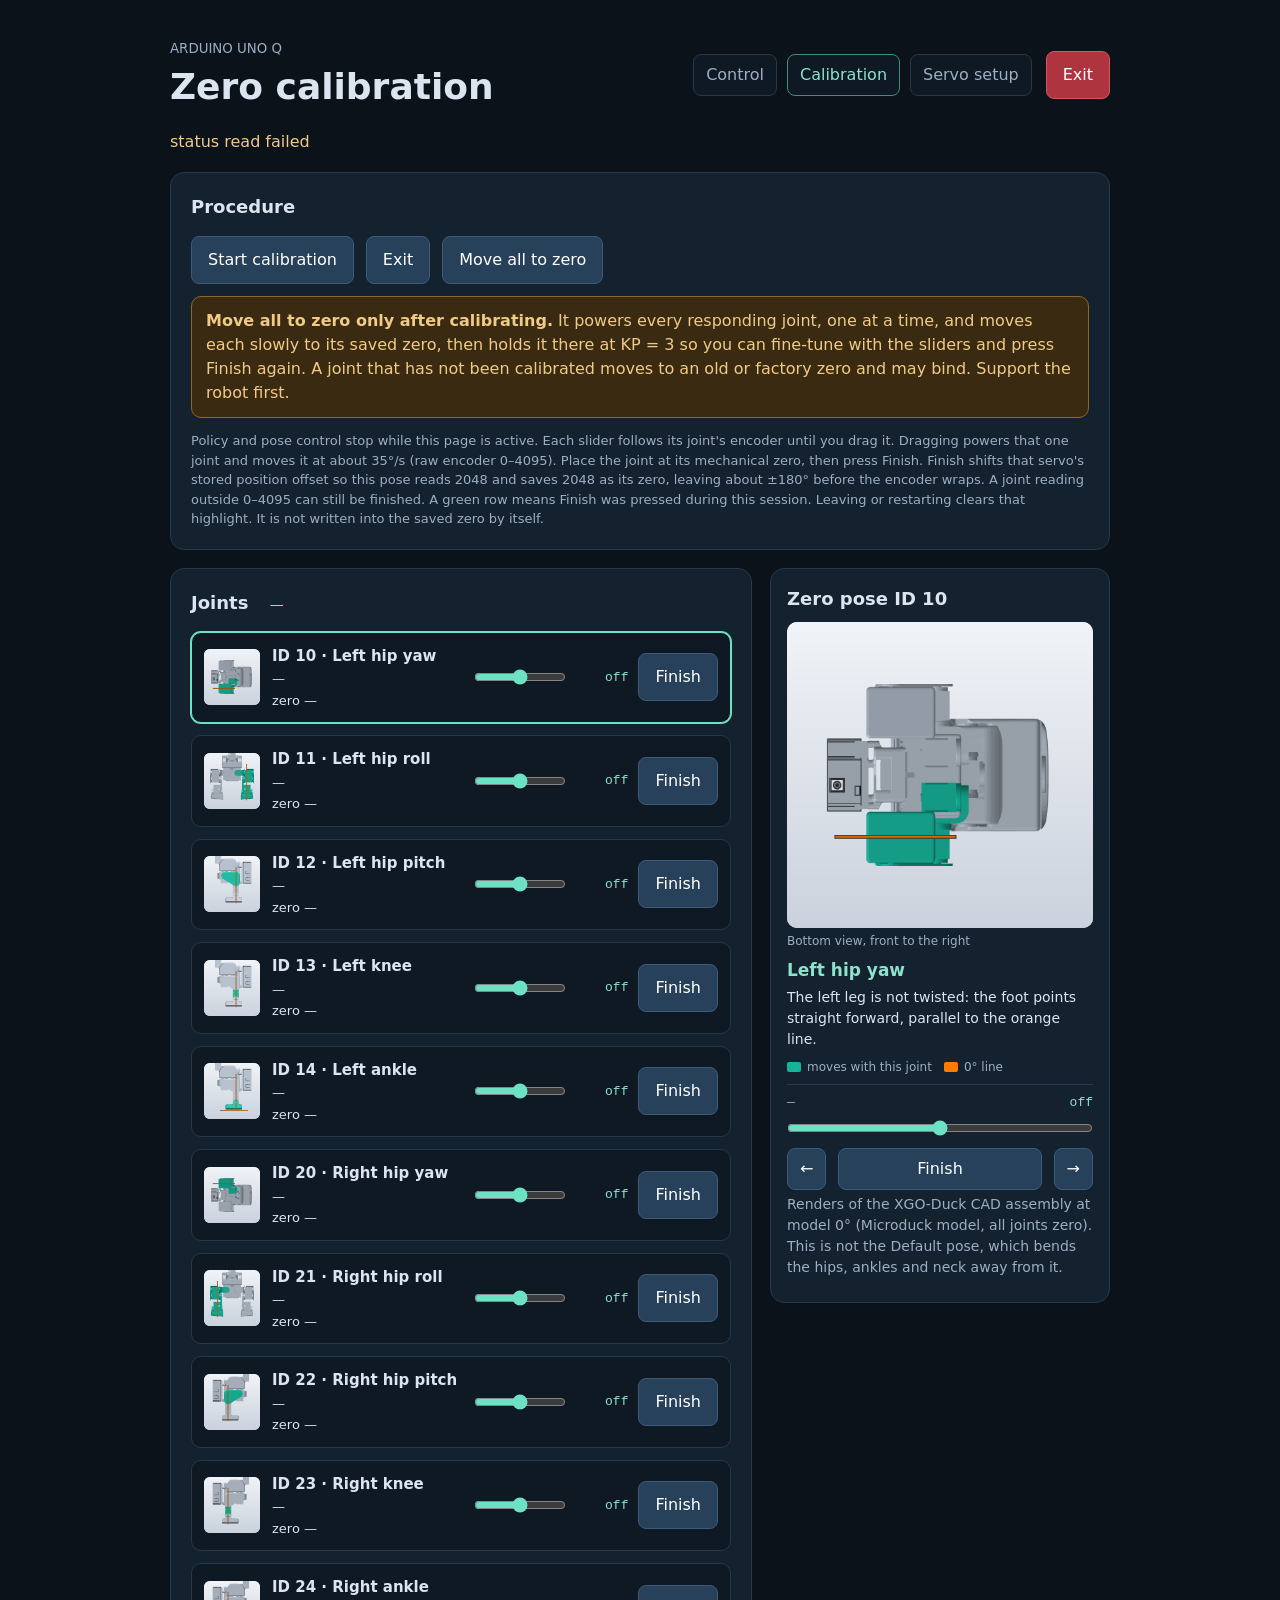
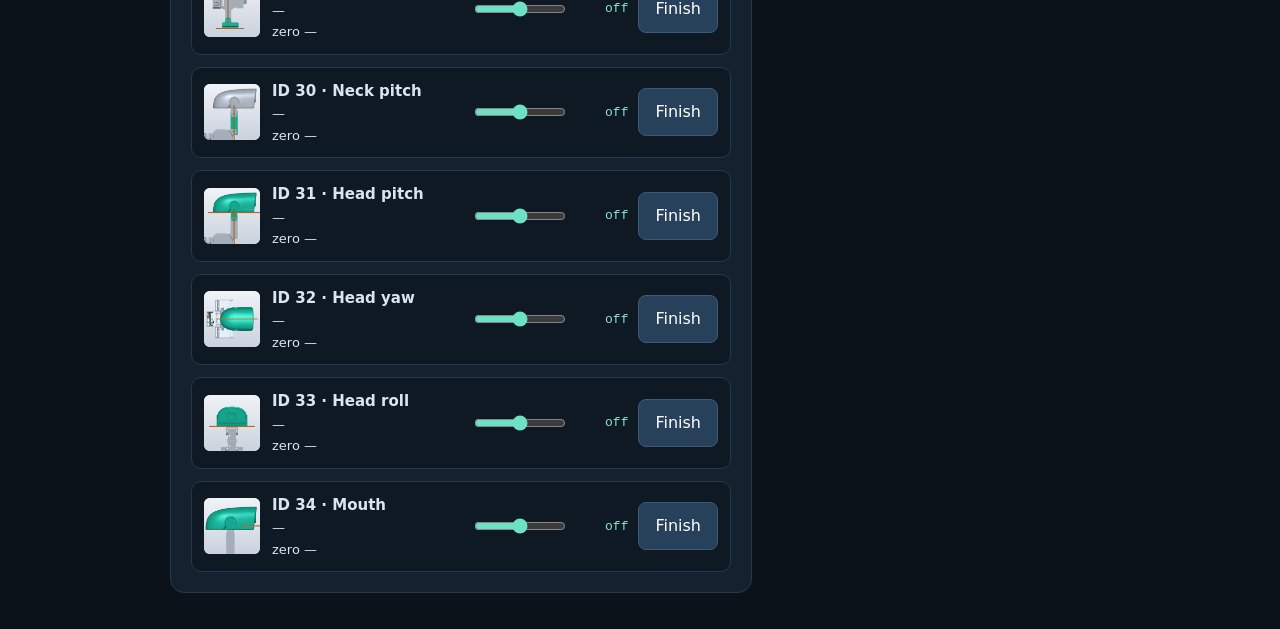
==== assets/calibrate.html @ d7743b45 "Make zero calibration safe and repeatable Calibration no longer powers every servo at once: torque s" ====
<!doctype html>
<html lang="en"><meta charset="utf-8"><meta name="viewport" content="width=device-width, initial-scale=1">
<title>Calibration · XGO Duck</title><link rel="stylesheet" href="style.css">
<main>
<header>
  <div><small>ARDUINO UNO Q</small><h1>Zero calibration</h1></div>
  <div class="header-actions">
    <nav class="nav"><a href="/">Control</a><a href="/calibrate.html" aria-current="page">Calibration</a><a href="/servo.html">Servo setup</a></nav>
    <button class="stop" id="exit">Exit</button>
  </div>
</header>
<p id="message">After the robot is wired, start calibration. Torque stays off until you move a joint's slider; that joint then powers up at KP = 3, KD = 0 and moves slowly to the slider.</p>
<section>
  <h2>Procedure</h2>
  <div class="buttons">
    <button id="start">Start calibration</button>
    <button id="exit2">Exit</button>
    <button id="all-zero">Move all to zero</button>
  </div>
  <p class="warn"><strong>Move all to zero only after calibrating.</strong> It powers every responding joint, one at a time, and moves each slowly to its saved zero, then holds it there at KP = 3 so you can fine-tune with the sliders and press Finish again. A joint that has not been calibrated moves to an old or factory zero and may bind. Support the robot first.</p>
  <p class="hint">Policy and pose control stop while this page is active. Each slider follows its joint's encoder until you drag it. Dragging powers that one joint and moves it at about 35°/s (raw encoder 0–4095). Place the joint at its mechanical zero, then press Finish. Finish shifts that servo's stored position offset so this pose reads 2048 and saves 2048 as its zero, leaving about ±180° before the encoder wraps. A joint reading outside 0–4095 can still be finished. A green row means Finish was pressed during this session. Leaving or restarting clears that highlight. It is not written into the saved zero by itself.</p>
</section>
<div class="cal-layout">
<section>
  <h2>Joints <span id="mode">—</span></h2>
  <div id="joints" class="cal-list"></div>
</section>
<section class="cal-guide" aria-live="polite">
  <h2>Zero pose <span id="guide-id">—</span></h2>
  <figure class="cal-guide-fig"><img id="guide-img" alt=""><figcaption id="guide-view"></figcaption></figure>
  <h3 id="guide-name">—</h3>
  <p id="guide-text"></p>
  <p class="cal-legend"><span class="sw sw-teal"></span>moves with this joint <span class="sw sw-ref"></span>0° line</p>
  <div class="cal-guide-ctl">
    <div class="cal-guide-read"><span id="guide-raw">encoder —</span><span id="guide-val">off</span></div>
    <input id="guide-sl" type="range" min="0" max="4095" value="2047" aria-label="Selected joint target">
    <div class="buttons"><button id="guide-prev">←</button><button id="guide-finish">Finish</button><button id="guide-next">→</button></div>
  </div>
  <p class="hint">Renders of the XGO-Duck CAD assembly at model 0° (Microduck model, all joints zero). This is not the Default pose, which bends the hips, ankles and neck away from it.</p>
</section>
</div>
</main>
<script src="calguide.js"></script>
<script src="calibrate.js"></script>
</html>
---- assets/style.css ----
:root{font:16px/1.5 system-ui,sans-serif;color:#dce5ef;background:#0b121a}*{box-sizing:border-box}main{max-width:980px;margin:auto;padding:28px 20px}header{display:flex;align-items:center;justify-content:space-between;gap:16px;flex-wrap:wrap}small,.hint{color:#9cafc3}h1{margin:0;font-size:36px}h2{font-size:18px;margin:0 0 16px}section,details{background:#14212e;border:1px solid #26384b;border-radius:14px;padding:20px;margin-top:18px}button{font:inherit;cursor:pointer;background:#28415a;color:#fff;border:1px solid #3c5b78;padding:11px 16px;border-radius:8px}button:hover{background:#355978}button:disabled{opacity:.4;cursor:not-allowed}.stop{background:#ae3440;border-color:#d55560}.buttons{display:flex;gap:12px;flex-wrap:wrap}.metrics{display:grid;grid-template-columns:repeat(4,1fr);gap:18px}.metrics strong{display:block;font-size:25px;color:#8ce2cc}.controls{display:grid;grid-template-columns:repeat(3,1fr);gap:22px}input[type=range]{display:block;width:100%;margin:14px 0;accent-color:#6de1c4}label{display:block}.hint{font-size:13px;margin-bottom:0}#mode{color:#8ce2cc;font-weight:normal;font-size:14px;margin-left:15px}.table{max-height:340px;overflow:auto}table{width:100%;border-collapse:collapse;text-align:right}td,th{padding:7px 12px;border-bottom:1px solid #273748}th{color:#9cafc3}pre{overflow:auto;white-space:pre-wrap;font-size:12px}#message{color:#f1ca86;min-height:24px}@media(max-width:620px){.metrics{grid-template-columns:repeat(2,1fr)}.controls{grid-template-columns:1fr}main{padding:16px 10px}h1{font-size:29px}}
.joysticks{display:flex;justify-content:space-around;gap:16px;margin:8px 0 16px}.joystick-side{text-align:center;min-width:0}.joystick-side label{margin-bottom:12px}.joy{width:min(34vw,200px);aspect-ratio:1;border-radius:50%;background:linear-gradient(#34506a55,#34506a55) center/1px 100% no-repeat,linear-gradient(#34506a55,#34506a55) center/100% 1px no-repeat,#0e1924;border:2px solid #3c5b78;position:relative;touch-action:none;user-select:none;cursor:grab}.joy:active{cursor:grabbing}.knob{position:absolute;width:34%;height:34%;left:33%;top:33%;border-radius:50%;background:#6de1c4;box-shadow:0 3px 12px #0005;pointer-events:none}.joy-value{font:14px monospace;color:#8ce2cc;margin:12px 0 0}
.telemetry-grid{display:grid;grid-template-columns:minmax(180px,1fr) 1.4fr;gap:18px;align-items:start}.imu-lines{font:13px/1.7 ui-monospace,monospace;color:#8ce2cc}.imu-lines b{display:inline-block;min-width:3.2em;color:#9cafc3;font-weight:normal}.telemetry .table{max-height:220px}.telemetry td,.telemetry th{padding:4px 8px;font-size:13px}tr.missing{color:#9cafc3;opacity:.55}@media(max-width:620px){.telemetry-grid{grid-template-columns:1fr}}
.header-actions{display:flex;align-items:center;gap:14px;flex-wrap:wrap}.nav{display:flex;gap:10px;flex-wrap:wrap}.nav a{color:#9cafc3;text-decoration:none;padding:8px 12px;border:1px solid #26384b;border-radius:8px;background:#0e1924}.nav a:hover{color:#fff;border-color:#3c5b78}.nav a[aria-current=page]{color:#8ce2cc;border-color:#3c8f7a}
.warn{background:#3a2a12;border:1px solid #8a6a2a;color:#f1ca86;padding:12px 14px;border-radius:10px;margin:12px 0}
.cal-list{display:flex;flex-direction:column;gap:12px}.cal-row{display:grid;grid-template-columns:minmax(160px,180px) 1fr auto;gap:12px;align-items:center;padding:12px;border:1px solid #26384b;border-radius:10px;background:#0e1924}.cal-row.done{background:#143028;border-color:#2f6b55}.cal-row input[type=range]{margin:0;width:100%}.cal-meta{display:flex;flex-direction:column;gap:2px;font-size:13px}.cal-meta b{font-size:15px}.cal-actions{display:flex;align-items:center;gap:10px;min-width:140px;justify-content:flex-end}.cal-actions span{font:13px monospace;color:#8ce2cc;min-width:42px;text-align:right}
.servo-form{display:flex;flex-wrap:wrap;gap:14px;align-items:end}.servo-form label{min-width:120px}.servo-form input[type=number]{display:block;width:100%;margin-top:6px;padding:8px 10px;border-radius:8px;border:1px solid #3c5b78;background:#0e1924;color:#dce5ef;font:inherit}
.page-servo{max-width:720px}.page-servo h1{font-size:28px}.page-servo .warn{padding:8px 12px;margin:8px 0 4px;font-size:13px}.page-servo .servo-steps{margin:0 0 8px;padding:0 0 0 1.4em;font-size:13px;color:#9cafc3;line-height:1.7}.page-servo #message{min-height:20px;margin:4px 0 0;font-size:14px}.page-servo .servo-panel{padding:14px;margin-top:12px}.servo-toolbar{display:flex;flex-wrap:wrap;gap:10px;align-items:end;margin-bottom:12px;padding-bottom:12px;border-bottom:1px solid #26384b}.servo-toolbar label{min-width:88px;font-size:13px;color:#9cafc3}.servo-toolbar input,.servo-row input,.servo-row select{width:88px;padding:6px 8px;border-radius:6px;border:1px solid #3c5b78;background:#0e1924;color:#dce5ef;font:inherit}.servo-toolbar button,.servo-row button{padding:7px 12px}.servo-grid{display:flex;flex-direction:column;gap:8px}.servo-row{display:grid;grid-template-columns:96px 88px 88px auto 1fr;gap:8px;align-items:center}.servo-row .servo-label{font-size:13px;color:#9cafc3}.servo-row .hint{margin:0}.servo-readout{font:14px monospace;color:#8ce2cc;min-width:88px}
@media(max-width:720px){.cal-row{grid-template-columns:1fr;}.cal-actions{justify-content:space-between}.servo-row{grid-template-columns:80px 1fr auto;}.servo-row .hint{grid-column:1/-1}}
.cal-layout{display:grid;grid-template-columns:minmax(0,1fr) 340px;gap:18px;align-items:start}.cal-layout>section{margin-top:18px}.cal-guide{position:sticky;top:12px;padding:16px}.cal-guide h2{margin-bottom:10px}.cal-guide h3{margin:8px 0 4px;font-size:17px;color:#8ce2cc}.cal-guide p{margin:0 0 8px;font-size:14px}.cal-guide-fig{margin:0}.cal-guide-fig img{display:block;width:100%;aspect-ratio:1;object-fit:contain;border-radius:10px;background:#dfe5ec}.cal-guide-fig figcaption{font-size:12px;color:#9cafc3;margin-top:4px}.cal-legend{display:flex;align-items:center;gap:6px;flex-wrap:wrap;font-size:12px!important;color:#9cafc3}.sw{display:inline-block;width:14px;height:10px;border-radius:2px;margin-left:6px}.sw:first-child{margin-left:0}.sw-teal{background:#16b39a}.sw-ref{background:#ff7a00}.cal-guide-ctl{padding:10px 0 4px;border-top:1px solid #26384b;margin-top:6px}.cal-guide-read{display:flex;justify-content:space-between;font:13px monospace;color:#9cafc3}.cal-guide-read #guide-val{color:#8ce2cc}.cal-guide-ctl input[type=range]{margin:10px 0 12px}.cal-guide .buttons{flex-wrap:nowrap}.cal-guide .buttons button{padding:8px 12px}#guide-finish{flex:1}.cal-row{grid-template-columns:56px minmax(150px,190px) 1fr auto;cursor:pointer}.cal-row.selected{border-color:#6de1c4;box-shadow:0 0 0 1px #6de1c4}.cal-thumb{display:block;width:56px;height:56px;object-fit:contain;border-radius:6px;background:#dfe5ec}
@media(max-width:900px){.cal-layout{grid-template-columns:1fr}.cal-guide{position:static;order:-1}}
@media(max-width:720px){.cal-row{grid-template-columns:56px 1fr}.cal-row input[type=range],.cal-row .cal-actions{grid-column:1/-1}}
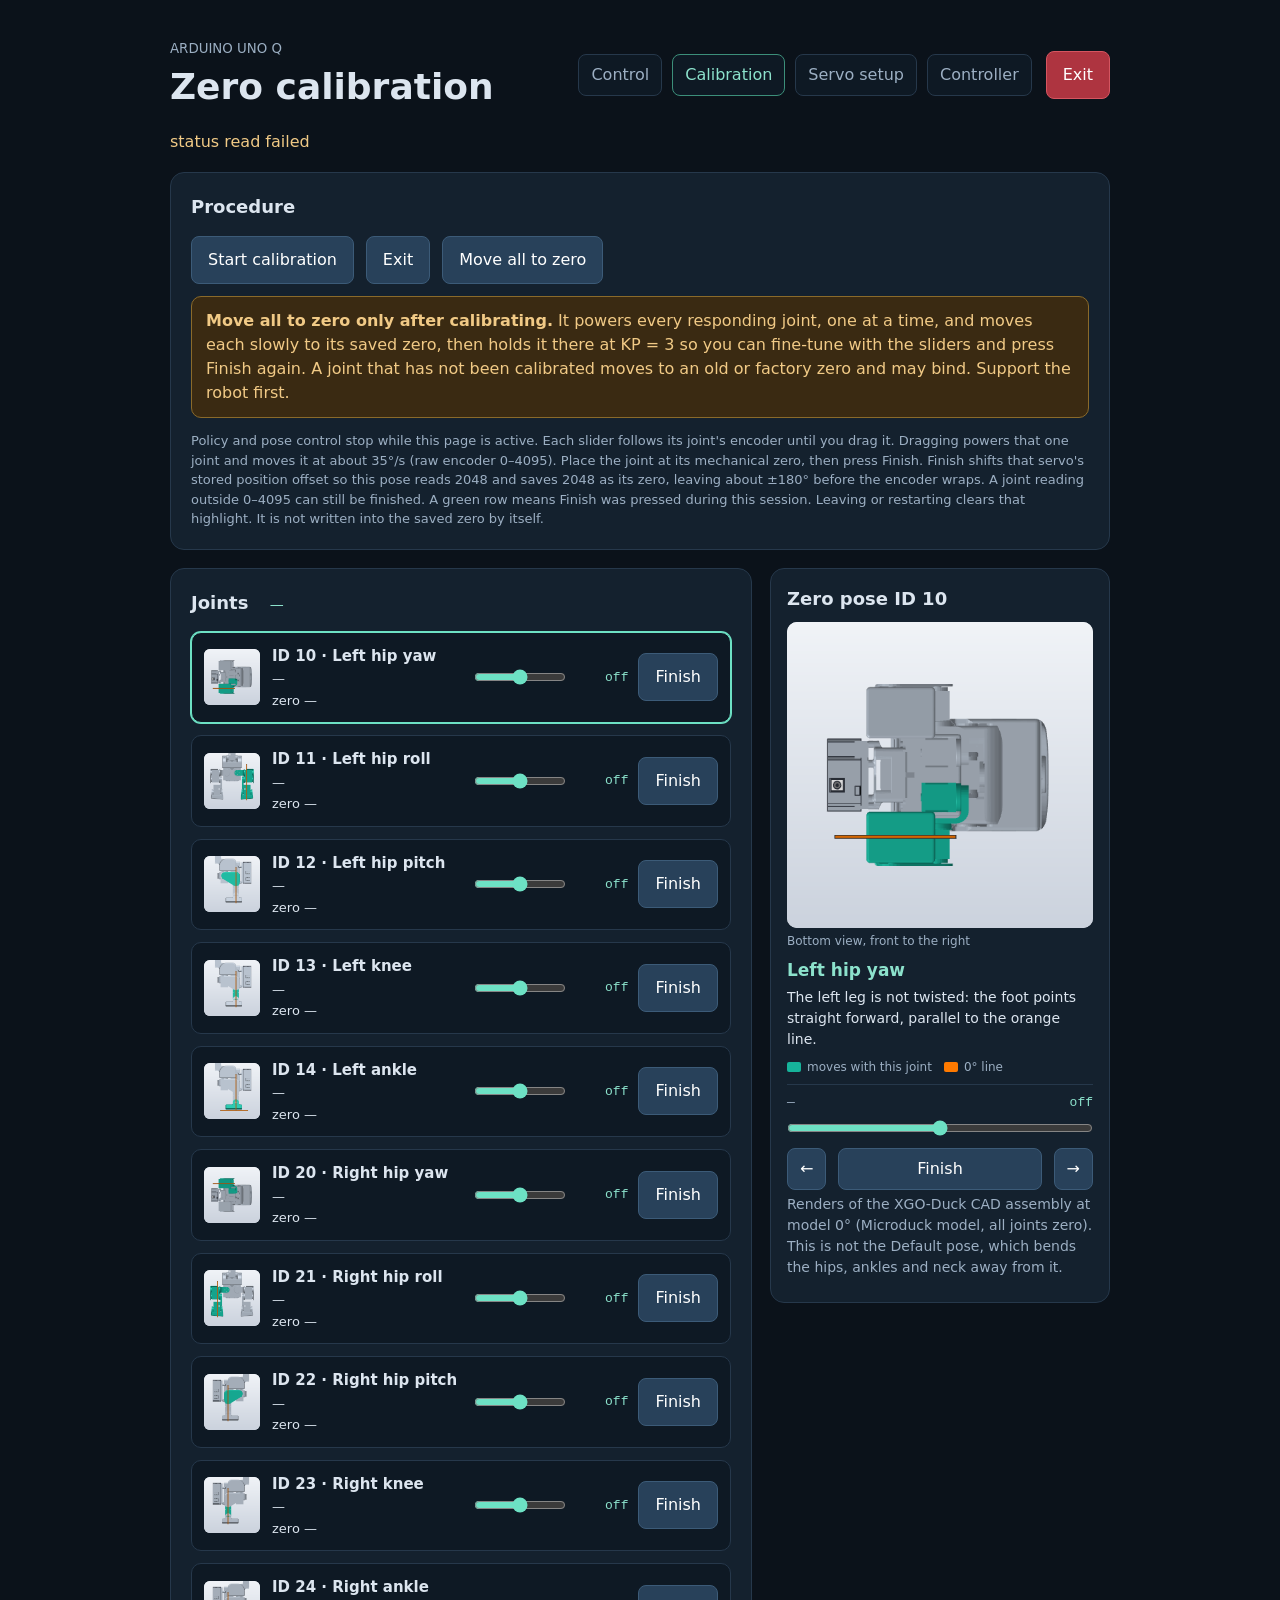
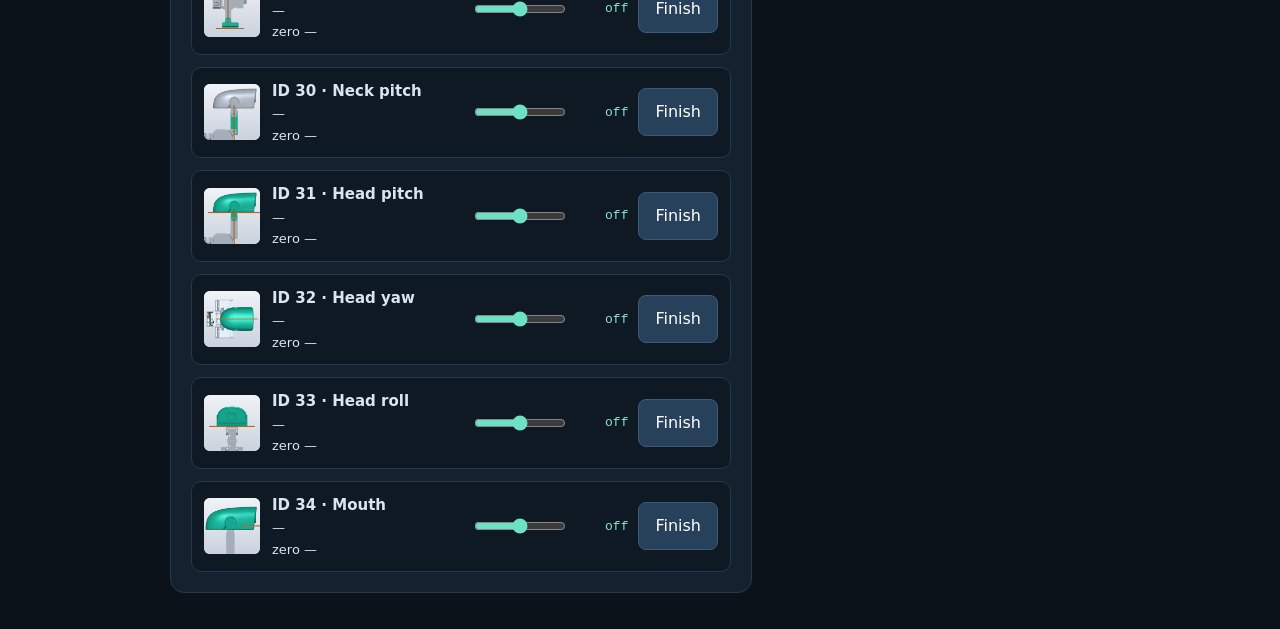
==== commit 73632aa3: "Add Bluetooth controller support with configurable mapping A host-side helper (host/pad_helper.py, s" ====
--- a/assets/calibrate.html
+++ b/assets/calibrate.html
@@ -5,7 +5,7 @@
 <header>
   <div><small>ARDUINO UNO Q</small><h1>Zero calibration</h1></div>
   <div class="header-actions">
-    <nav class="nav"><a href="/">Control</a><a href="/calibrate.html" aria-current="page">Calibration</a><a href="/servo.html">Servo setup</a></nav>
+    <nav class="nav"><a href="/">Control</a><a href="/calibrate.html" aria-current="page">Calibration</a><a href="/servo.html">Servo setup</a><a href="/controller.html">Controller</a></nav>
     <button class="stop" id="exit">Exit</button>
   </div>
 </header>
--- a/assets/style.css
+++ b/assets/style.css
@@ -10,3 +10,8 @@
 .cal-layout{display:grid;grid-template-columns:minmax(0,1fr) 340px;gap:18px;align-items:start}.cal-layout>section{margin-top:18px}.cal-guide{position:sticky;top:12px;padding:16px}.cal-guide h2{margin-bottom:10px}.cal-guide h3{margin:8px 0 4px;font-size:17px;color:#8ce2cc}.cal-guide p{margin:0 0 8px;font-size:14px}.cal-guide-fig{margin:0}.cal-guide-fig img{display:block;width:100%;aspect-ratio:1;object-fit:contain;border-radius:10px;background:#dfe5ec}.cal-guide-fig figcaption{font-size:12px;color:#9cafc3;margin-top:4px}.cal-legend{display:flex;align-items:center;gap:6px;flex-wrap:wrap;font-size:12px!important;color:#9cafc3}.sw{display:inline-block;width:14px;height:10px;border-radius:2px;margin-left:6px}.sw:first-child{margin-left:0}.sw-teal{background:#16b39a}.sw-ref{background:#ff7a00}.cal-guide-ctl{padding:10px 0 4px;border-top:1px solid #26384b;margin-top:6px}.cal-guide-read{display:flex;justify-content:space-between;font:13px monospace;color:#9cafc3}.cal-guide-read #guide-val{color:#8ce2cc}.cal-guide-ctl input[type=range]{margin:10px 0 12px}.cal-guide .buttons{flex-wrap:nowrap}.cal-guide .buttons button{padding:8px 12px}#guide-finish{flex:1}.cal-row{grid-template-columns:56px minmax(150px,190px) 1fr auto;cursor:pointer}.cal-row.selected{border-color:#6de1c4;box-shadow:0 0 0 1px #6de1c4}.cal-thumb{display:block;width:56px;height:56px;object-fit:contain;border-radius:6px;background:#dfe5ec}
 @media(max-width:900px){.cal-layout{grid-template-columns:1fr}.cal-guide{position:static;order:-1}}
 @media(max-width:720px){.cal-row{grid-template-columns:56px 1fr}.cal-row input[type=range],.cal-row .cal-actions{grid-column:1/-1}}
+.pad-devices{display:flex;flex-direction:column;gap:10px;margin-top:12px}.pad-device{display:flex;justify-content:space-between;align-items:center;gap:12px;flex-wrap:wrap;padding:12px;border:1px solid #26384b;border-radius:10px;background:#0e1924}.pad-device>div:first-child{display:flex;flex-direction:column;gap:2px;font-size:13px;color:#9cafc3}.pad-device b{font-size:15px;color:#dce5ef}.pad-tags em{font-style:normal;font-size:12px;border:1px solid #3c5b78;border-radius:999px;padding:1px 8px;margin-right:6px}.pad-tags em.on{border-color:#6de1c4;color:#8ce2cc}.pad-device .buttons button{padding:7px 12px}
+.pad-chips{display:flex;flex-wrap:wrap;gap:6px}.pad-chip{font:12px monospace;padding:4px 9px;border-radius:999px;border:1px solid #3c5b78;color:#9cafc3}.pad-chip.on{background:#16b39a;border-color:#16b39a;color:#06120f}.pad-axes{display:grid;grid-template-columns:repeat(auto-fill,minmax(220px,1fr));gap:8px 18px;margin-top:14px}.pad-axis{display:grid;grid-template-columns:44px 1fr 48px;gap:8px;align-items:center;font:13px monospace;color:#9cafc3}.pad-bar{position:relative;height:8px;border-radius:4px;background:#0e1924;border:1px solid #26384b}.pad-bar::after{content:'';position:absolute;left:50%;top:-2px;bottom:-2px;width:1px;background:#3c5b78}.pad-bar i{position:absolute;top:0;bottom:0;background:#6de1c4;border-radius:4px}.pad-axis code{text-align:right;color:#8ce2cc}
+.pad-map{display:grid;grid-template-columns:repeat(auto-fill,minmax(260px,1fr));gap:8px;margin-bottom:14px}.pad-row{display:flex;align-items:center;gap:10px;padding:8px 10px;border:1px solid #26384b;border-radius:8px;background:#0e1924;font-size:13px}.pad-row>span{font-family:monospace;min-width:76px;color:#9cafc3}.pad-row select{flex:1;min-width:0;padding:6px 8px;border-radius:6px;border:1px solid #3c5b78;background:#14212e;color:#dce5ef;font:inherit}.pad-row label{display:flex;align-items:center;gap:4px;white-space:nowrap;font-size:12px;color:#9cafc3}.pad-row.on{border-color:#6de1c4;box-shadow:0 0 0 1px #6de1c4}.pad-sub{margin-top:18px}.pad-dz{display:flex;align-items:center;gap:10px;margin-bottom:14px;font-size:14px}.pad-dz input{width:80px;padding:6px 8px;border-radius:6px;border:1px solid #3c5b78;background:#0e1924;color:#dce5ef;font:inherit}
+.pad-autopair{color:#8ce2cc;min-height:1em;margin:10px 0 0}
+.pad-driven{opacity:.75;outline:1px dashed #6de1c4;outline-offset:3px}
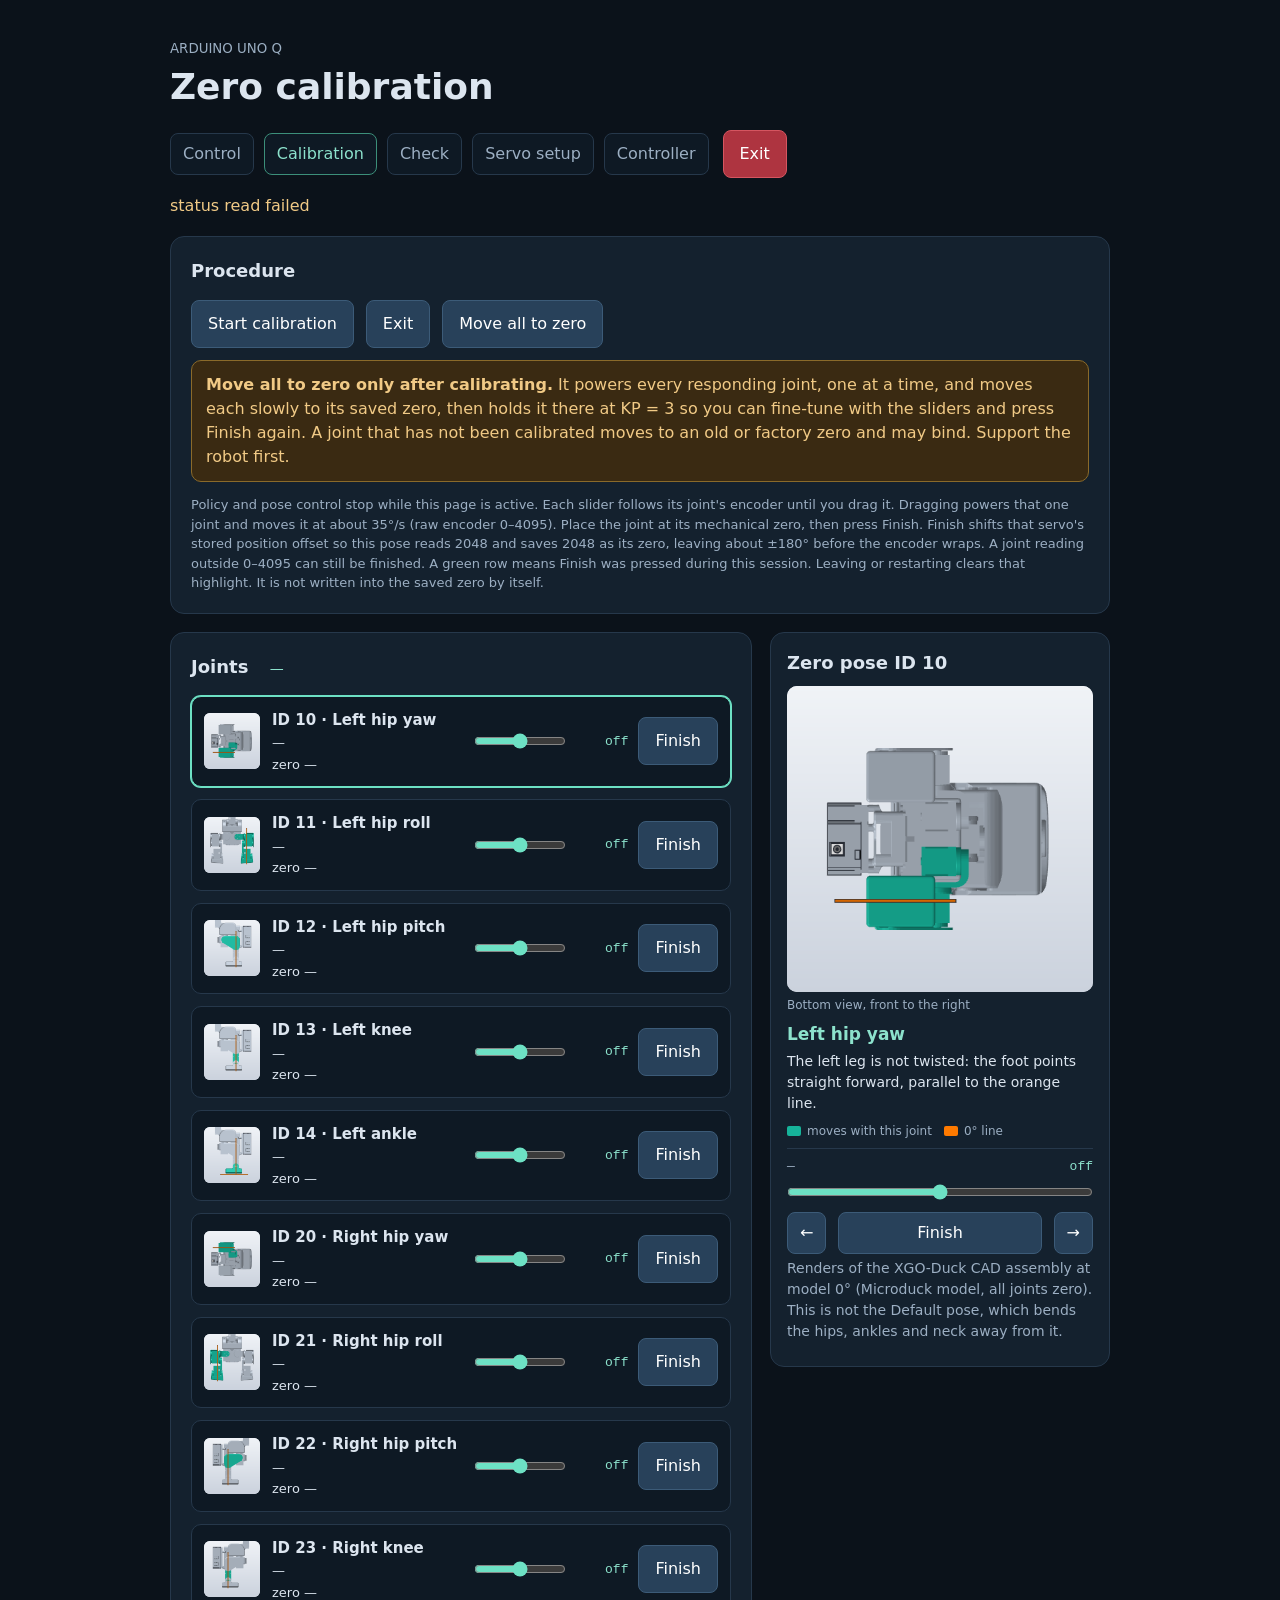
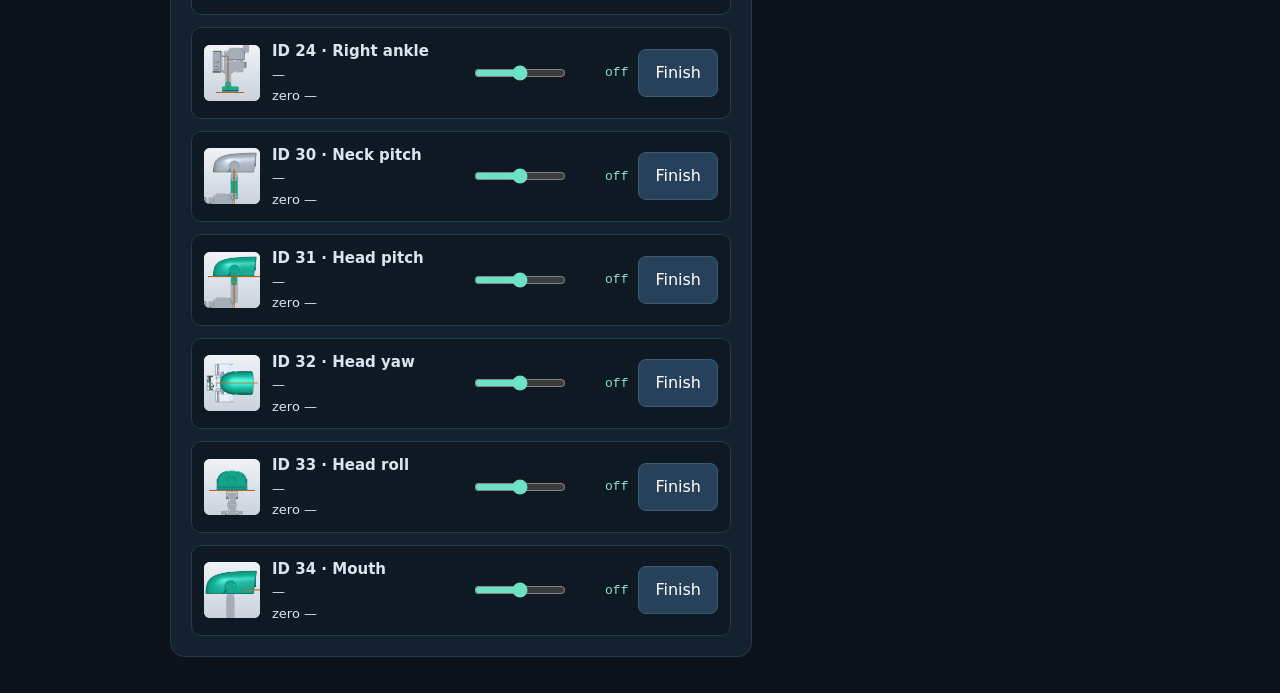
==== commit 7c5f57b9: "Add joint direction check and per-robot direction overrides A Check page tests each joint's directio" ====
--- a/assets/calibrate.html
+++ b/assets/calibrate.html
@@ -5,7 +5,7 @@
 <header>
   <div><small>ARDUINO UNO Q</small><h1>Zero calibration</h1></div>
   <div class="header-actions">
-    <nav class="nav"><a href="/">Control</a><a href="/calibrate.html" aria-current="page">Calibration</a><a href="/servo.html">Servo setup</a><a href="/controller.html">Controller</a></nav>
+    <nav class="nav"><a href="/">Control</a><a href="/calibrate.html" aria-current="page">Calibration</a><a href="/check.html">Check</a><a href="/servo.html">Servo setup</a><a href="/controller.html">Controller</a></nav>
     <button class="stop" id="exit">Exit</button>
   </div>
 </header>
--- a/assets/style.css
+++ b/assets/style.css
@@ -15,3 +15,6 @@
 .pad-map{display:grid;grid-template-columns:repeat(auto-fill,minmax(260px,1fr));gap:8px;margin-bottom:14px}.pad-row{display:flex;align-items:center;gap:10px;padding:8px 10px;border:1px solid #26384b;border-radius:8px;background:#0e1924;font-size:13px}.pad-row>span{font-family:monospace;min-width:76px;color:#9cafc3}.pad-row select{flex:1;min-width:0;padding:6px 8px;border-radius:6px;border:1px solid #3c5b78;background:#14212e;color:#dce5ef;font:inherit}.pad-row label{display:flex;align-items:center;gap:4px;white-space:nowrap;font-size:12px;color:#9cafc3}.pad-row.on{border-color:#6de1c4;box-shadow:0 0 0 1px #6de1c4}.pad-sub{margin-top:18px}.pad-dz{display:flex;align-items:center;gap:10px;margin-bottom:14px;font-size:14px}.pad-dz input{width:80px;padding:6px 8px;border-radius:6px;border:1px solid #3c5b78;background:#0e1924;color:#dce5ef;font:inherit}
 .pad-autopair{color:#8ce2cc;min-height:1em;margin:10px 0 0}
 .pad-driven{opacity:.75;outline:1px dashed #6de1c4;outline-offset:3px}
+.tune-grid{display:grid;grid-template-columns:repeat(3,1fr);gap:18px}.tune-grid small{display:block;margin-bottom:8px;color:#9cafc3}.tune-row{display:flex;align-items:center;gap:10px}.tune-row input[type=range]{flex:1;margin:0}.tune-row code{font-size:13px;color:#8ce2cc;white-space:nowrap}.tune-toggle button{padding:8px 12px}.tune-toggle button.active{background:#16b39a;border-color:#16b39a;color:#06120f}.warn-text{color:#f1ca86!important}@media(max-width:820px){.tune-grid{grid-template-columns:1fr}}
+.check-list{display:flex;flex-direction:column;gap:8px}.check-row{display:grid;grid-template-columns:1fr 150px 160px auto;gap:12px;align-items:center;padding:10px 12px;border:1px solid #26384b;border-radius:10px;background:#0e1924}.check-row>div{display:flex;flex-direction:column;gap:2px;font-size:13px;color:#9cafc3}.check-row b{font-size:14px;color:#dce5ef}.check-row code{font-size:13px;color:#8ce2cc;text-align:right}.check-result{font-size:13px;color:#9cafc3}.check-row.active{border-color:#f1ca86}.check-row.pass{border-color:#2f6b55;background:#143028}.check-row.pass .check-result{color:#8ce2cc}.check-row.fail{border-color:#ae3440;background:#3a1418}.check-row.fail .check-result{color:#ff8a8a;font-weight:600}.check-row button{padding:7px 12px}@media(max-width:720px){.check-row{grid-template-columns:1fr auto}.check-row>div{grid-column:1/-1}}
+.check-btns{display:flex;gap:6px;flex-wrap:wrap;justify-content:flex-end}.check-dir{font-style:normal;font-size:12px;color:#9cafc3}.check-dir.flipped{color:#f1ca86}.check-row.fail [data-flip]{background:#ae3440;border-color:#d55560}
